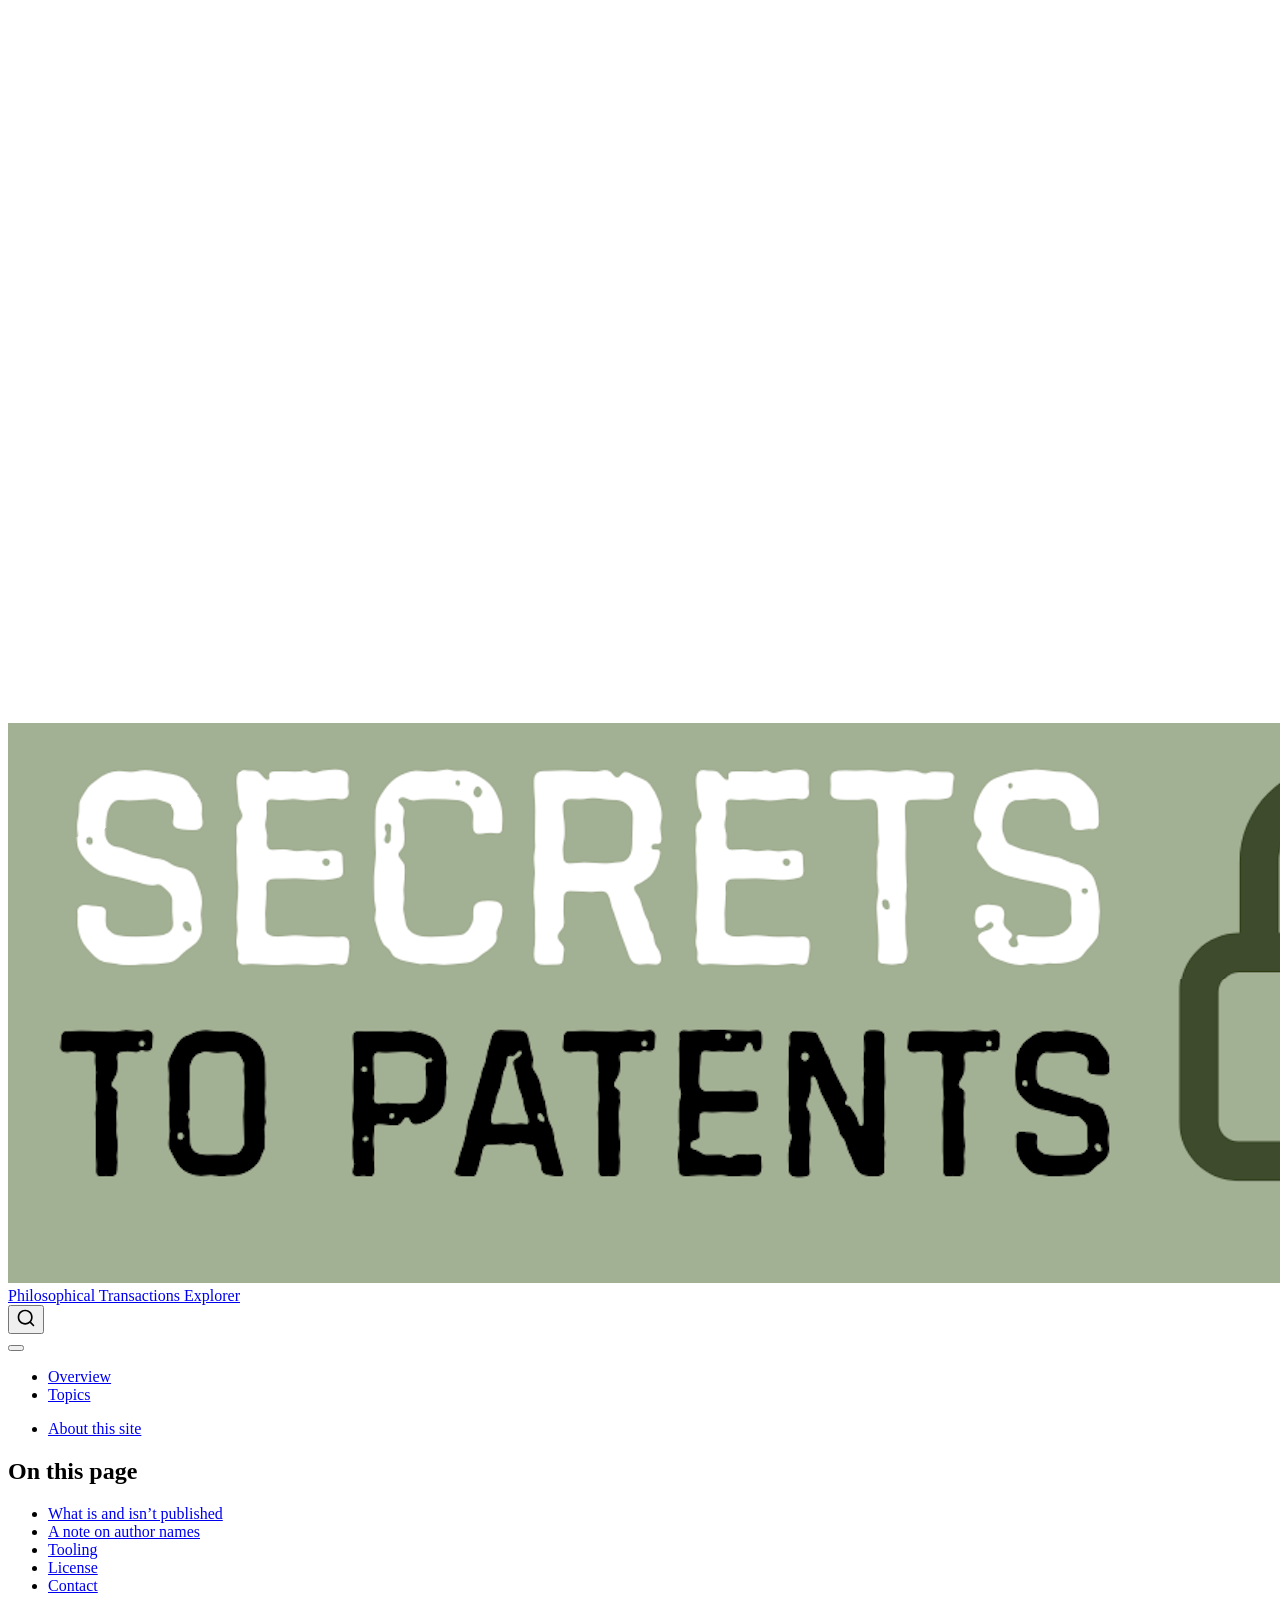
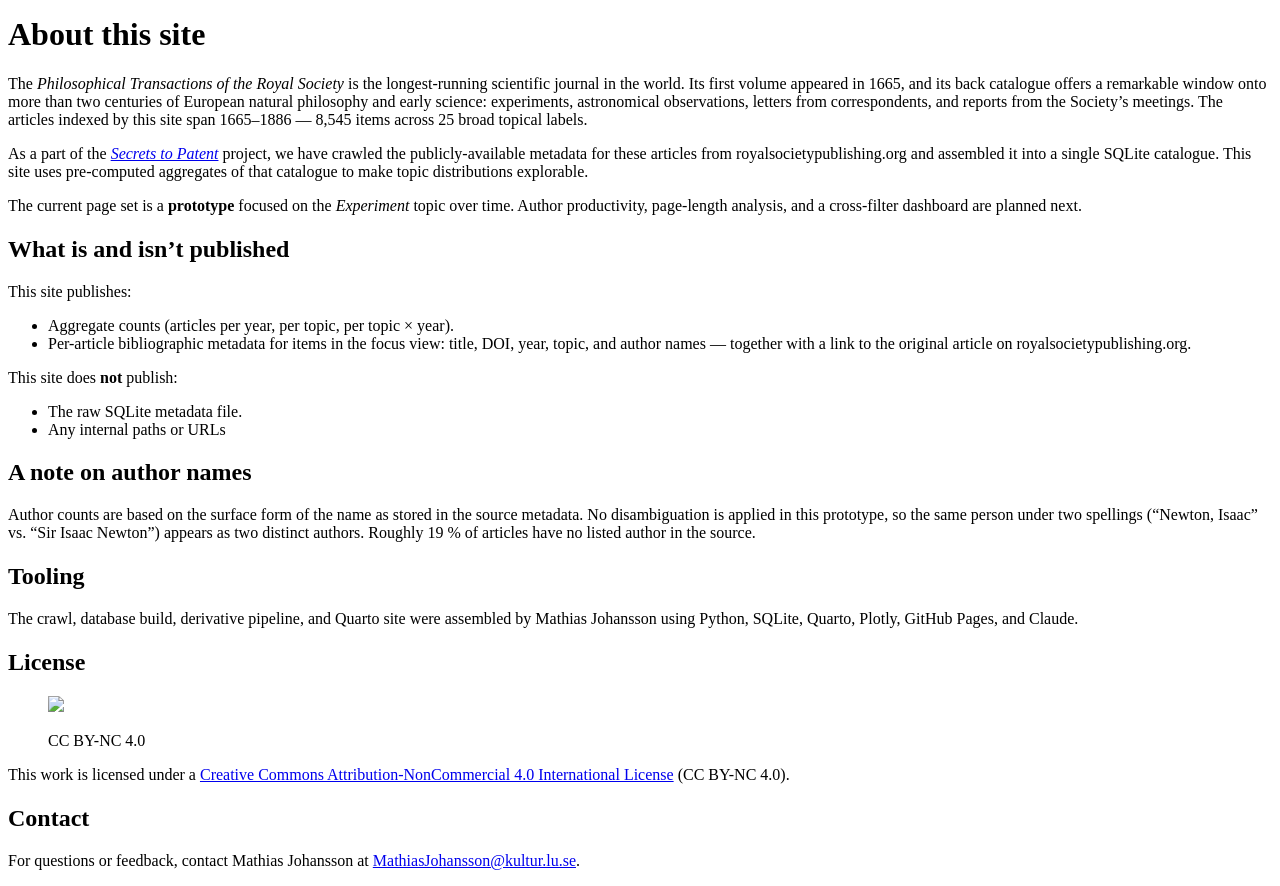
==== about.html @ 252b77ef "Built site for gh-pages" ====
<!DOCTYPE html>
<html xmlns="http://www.w3.org/1999/xhtml" lang="en" xml:lang="en"><head>

<meta charset="utf-8">
<meta name="generator" content="quarto-1.7.33">

<meta name="viewport" content="width=device-width, initial-scale=1.0, user-scalable=yes">


<title>About this site – Philosophical Transactions Explorer</title>
<style>
code{white-space: pre-wrap;}
span.smallcaps{font-variant: small-caps;}
div.columns{display: flex; gap: min(4vw, 1.5em);}
div.column{flex: auto; overflow-x: auto;}
div.hanging-indent{margin-left: 1.5em; text-indent: -1.5em;}
ul.task-list{list-style: none;}
ul.task-list li input[type="checkbox"] {
  width: 0.8em;
  margin: 0 0.8em 0.2em -1em; /* quarto-specific, see https://github.com/quarto-dev/quarto-cli/issues/4556 */ 
  vertical-align: middle;
}
</style>


<script src="site_libs/quarto-nav/quarto-nav.js"></script>
<script src="site_libs/quarto-nav/headroom.min.js"></script>
<script src="site_libs/clipboard/clipboard.min.js"></script>
<script src="site_libs/quarto-search/autocomplete.umd.js"></script>
<script src="site_libs/quarto-search/fuse.min.js"></script>
<script src="site_libs/quarto-search/quarto-search.js"></script>
<meta name="quarto:offset" content="./">
<script src="site_libs/quarto-html/quarto.js" type="module"></script>
<script src="site_libs/quarto-html/tabsets/tabsets.js" type="module"></script>
<script src="site_libs/quarto-html/popper.min.js"></script>
<script src="site_libs/quarto-html/tippy.umd.min.js"></script>
<script src="site_libs/quarto-html/anchor.min.js"></script>
<link href="site_libs/quarto-html/tippy.css" rel="stylesheet">
<link href="site_libs/quarto-html/quarto-syntax-highlighting-ea385d0e468b0dd5ea5bf0780b1290d9.css" rel="stylesheet" id="quarto-text-highlighting-styles">
<script src="site_libs/bootstrap/bootstrap.min.js"></script>
<link href="site_libs/bootstrap/bootstrap-icons.css" rel="stylesheet">
<link href="site_libs/bootstrap/bootstrap-c1fac2584b48ed01fb6e278e36375074.min.css" rel="stylesheet" append-hash="true" id="quarto-bootstrap" data-mode="light">
<script id="quarto-search-options" type="application/json">{
  "location": "navbar",
  "copy-button": false,
  "collapse-after": 3,
  "panel-placement": "end",
  "type": "overlay",
  "limit": 50,
  "keyboard-shortcut": [
    "f",
    "/",
    "s"
  ],
  "show-item-context": false,
  "language": {
    "search-no-results-text": "No results",
    "search-matching-documents-text": "matching documents",
    "search-copy-link-title": "Copy link to search",
    "search-hide-matches-text": "Hide additional matches",
    "search-more-match-text": "more match in this document",
    "search-more-matches-text": "more matches in this document",
    "search-clear-button-title": "Clear",
    "search-text-placeholder": "",
    "search-detached-cancel-button-title": "Cancel",
    "search-submit-button-title": "Submit",
    "search-label": "Search"
  }
}</script>


</head>

<body class="nav-fixed quarto-light">

<div id="quarto-search-results"></div>
  <header id="quarto-header" class="headroom fixed-top">
    <nav class="navbar navbar-expand-lg " data-bs-theme="dark">
      <div class="navbar-container container-fluid">
      <div class="navbar-brand-container mx-auto">
    <a href="https://secretstopatents.org/" class="navbar-brand navbar-brand-logo">
    <img src="./assets/SecToPat-logo.png" alt="" class="navbar-logo">
    </a>
    <a class="navbar-brand" href="https://secretstopatents.org/">
    <span class="navbar-title">Philosophical Transactions Explorer</span>
    </a>
  </div>
            <div id="quarto-search" class="" title="Search"></div>
          <button class="navbar-toggler" type="button" data-bs-toggle="collapse" data-bs-target="#navbarCollapse" aria-controls="navbarCollapse" role="menu" aria-expanded="false" aria-label="Toggle navigation" onclick="if (window.quartoToggleHeadroom) { window.quartoToggleHeadroom(); }">
  <span class="navbar-toggler-icon"></span>
</button>
          <div class="collapse navbar-collapse" id="navbarCollapse">
            <ul class="navbar-nav navbar-nav-scroll me-auto">
  <li class="nav-item">
    <a class="nav-link" href="./index.html"> 
<span class="menu-text">Overview</span></a>
  </li>  
  <li class="nav-item">
    <a class="nav-link" href="./topics.html"> 
<span class="menu-text">Topics</span></a>
  </li>  
</ul>
            <ul class="navbar-nav navbar-nav-scroll ms-auto">
  <li class="nav-item">
    <a class="nav-link active" href="./about.html" aria-current="page"> 
<span class="menu-text">About this site</span></a>
  </li>  
</ul>
          </div> <!-- /navcollapse -->
            <div class="quarto-navbar-tools">
</div>
      </div> <!-- /container-fluid -->
    </nav>
</header>
<!-- content -->
<div id="quarto-content" class="quarto-container page-columns page-rows-contents page-layout-article page-navbar">
<!-- sidebar -->
<!-- margin-sidebar -->
    <div id="quarto-margin-sidebar" class="sidebar margin-sidebar">
        <nav id="TOC" role="doc-toc" class="toc-active">
    <h2 id="toc-title">On this page</h2>
   
  <ul>
  <li><a href="#what-is-and-isnt-published" id="toc-what-is-and-isnt-published" class="nav-link active" data-scroll-target="#what-is-and-isnt-published">What is and isn’t published</a></li>
  <li><a href="#a-note-on-author-names" id="toc-a-note-on-author-names" class="nav-link" data-scroll-target="#a-note-on-author-names">A note on author names</a></li>
  <li><a href="#tooling" id="toc-tooling" class="nav-link" data-scroll-target="#tooling">Tooling</a></li>
  <li><a href="#license" id="toc-license" class="nav-link" data-scroll-target="#license">License</a></li>
  <li><a href="#contact" id="toc-contact" class="nav-link" data-scroll-target="#contact">Contact</a></li>
  </ul>
</nav>
    </div>
<!-- main -->
<main class="content" id="quarto-document-content">

<header id="title-block-header" class="quarto-title-block default">
<div class="quarto-title">
<h1 class="title">About this site</h1>
</div>



<div class="quarto-title-meta">

    
  
    
  </div>
  


</header>


<p>The <em>Philosophical Transactions of the Royal Society</em> is the longest-running scientific journal in the world. Its first volume appeared in 1665, and its back catalogue offers a remarkable window onto more than two centuries of European natural philosophy and early science: experiments, astronomical observations, letters from correspondents, and reports from the Society’s meetings. The articles indexed by this site span 1665–1886 — 8,545 items across 25 broad topical labels.</p>
<p>As a part of the <a href="https://secretstopatents.org/"><em>Secrets to Patent</em></a> project, we have crawled the publicly-available metadata for these articles from royalsocietypublishing.org and assembled it into a single SQLite catalogue. This site uses pre-computed aggregates of that catalogue to make topic distributions explorable.</p>
<p>The current page set is a <strong>prototype</strong> focused on the <em>Experiment</em> topic over time. Author productivity, page-length analysis, and a cross-filter dashboard are planned next.</p>
<section id="what-is-and-isnt-published" class="level2">
<h2 class="anchored" data-anchor-id="what-is-and-isnt-published">What is and isn’t published</h2>
<p>This site publishes:</p>
<ul>
<li>Aggregate counts (articles per year, per topic, per topic × year).</li>
<li>Per-article bibliographic metadata for items in the focus view: title, DOI, year, topic, and author names — together with a link to the original article on royalsocietypublishing.org.</li>
</ul>
<p>This site does <strong>not</strong> publish:</p>
<ul>
<li>The raw SQLite metadata file.</li>
<li>Any internal paths or URLs</li>
</ul>
</section>
<section id="a-note-on-author-names" class="level2">
<h2 class="anchored" data-anchor-id="a-note-on-author-names">A note on author names</h2>
<p>Author counts are based on the surface form of the name as stored in the source metadata. No disambiguation is applied in this prototype, so the same person under two spellings (“Newton, Isaac” vs.&nbsp;“Sir Isaac Newton”) appears as two distinct authors. Roughly 19 % of articles have no listed author in the source.</p>
</section>
<section id="tooling" class="level2">
<h2 class="anchored" data-anchor-id="tooling">Tooling</h2>
<p>The crawl, database build, derivative pipeline, and Quarto site were assembled by Mathias Johansson using Python, SQLite, Quarto, Plotly, GitHub Pages, and Claude.</p>
</section>
<section id="license" class="level2">
<h2 class="anchored" data-anchor-id="license">License</h2>
<div class="quarto-figure quarto-figure-center">
<figure class="figure">
<p><a href="https://creativecommons.org/licenses/by-nc/4.0/"><img src="https://licensebuttons.net/l/by-nc/4.0/88x31.png" class="img-fluid figure-img"></a></p>
<figcaption>CC BY-NC 4.0</figcaption>
</figure>
</div>
<p>This work is licensed under a <a href="https://creativecommons.org/licenses/by-nc/4.0/">Creative Commons Attribution-NonCommercial 4.0 International License</a> (CC BY-NC 4.0).</p>
</section>
<section id="contact" class="level2">
<h2 class="anchored" data-anchor-id="contact">Contact</h2>
<p>For questions or feedback, contact Mathias Johansson at <a href="mailto:MathiasJohansson@kultur.lu.se">MathiasJohansson@kultur.lu.se</a>.</p>


</section>

</main> <!-- /main -->
<script id="quarto-html-after-body" type="application/javascript">
  window.document.addEventListener("DOMContentLoaded", function (event) {
    const icon = "";
    const anchorJS = new window.AnchorJS();
    anchorJS.options = {
      placement: 'right',
      icon: icon
    };
    anchorJS.add('.anchored');
    const isCodeAnnotation = (el) => {
      for (const clz of el.classList) {
        if (clz.startsWith('code-annotation-')) {                     
          return true;
        }
      }
      return false;
    }
    const onCopySuccess = function(e) {
      // button target
      const button = e.trigger;
      // don't keep focus
      button.blur();
      // flash "checked"
      button.classList.add('code-copy-button-checked');
      var currentTitle = button.getAttribute("title");
      button.setAttribute("title", "Copied!");
      let tooltip;
      if (window.bootstrap) {
        button.setAttribute("data-bs-toggle", "tooltip");
        button.setAttribute("data-bs-placement", "left");
        button.setAttribute("data-bs-title", "Copied!");
        tooltip = new bootstrap.Tooltip(button, 
          { trigger: "manual", 
            customClass: "code-copy-button-tooltip",
            offset: [0, -8]});
        tooltip.show();    
      }
      setTimeout(function() {
        if (tooltip) {
          tooltip.hide();
          button.removeAttribute("data-bs-title");
          button.removeAttribute("data-bs-toggle");
          button.removeAttribute("data-bs-placement");
        }
        button.setAttribute("title", currentTitle);
        button.classList.remove('code-copy-button-checked');
      }, 1000);
      // clear code selection
      e.clearSelection();
    }
    const getTextToCopy = function(trigger) {
        const codeEl = trigger.previousElementSibling.cloneNode(true);
        for (const childEl of codeEl.children) {
          if (isCodeAnnotation(childEl)) {
            childEl.remove();
          }
        }
        return codeEl.innerText;
    }
    const clipboard = new window.ClipboardJS('.code-copy-button:not([data-in-quarto-modal])', {
      text: getTextToCopy
    });
    clipboard.on('success', onCopySuccess);
    if (window.document.getElementById('quarto-embedded-source-code-modal')) {
      const clipboardModal = new window.ClipboardJS('.code-copy-button[data-in-quarto-modal]', {
        text: getTextToCopy,
        container: window.document.getElementById('quarto-embedded-source-code-modal')
      });
      clipboardModal.on('success', onCopySuccess);
    }
      var localhostRegex = new RegExp(/^(?:http|https):\/\/localhost\:?[0-9]*\//);
      var mailtoRegex = new RegExp(/^mailto:/);
        var filterRegex = new RegExp("https:\/\/DigitalHistory-Lund\.github\.io\/SecToPat-PhilTransExplorer\/");
      var isInternal = (href) => {
          return filterRegex.test(href) || localhostRegex.test(href) || mailtoRegex.test(href);
      }
      // Inspect non-navigation links and adorn them if external
     var links = window.document.querySelectorAll('a[href]:not(.nav-link):not(.navbar-brand):not(.toc-action):not(.sidebar-link):not(.sidebar-item-toggle):not(.pagination-link):not(.no-external):not([aria-hidden]):not(.dropdown-item):not(.quarto-navigation-tool):not(.about-link)');
      for (var i=0; i<links.length; i++) {
        const link = links[i];
        if (!isInternal(link.href)) {
          // undo the damage that might have been done by quarto-nav.js in the case of
          // links that we want to consider external
          if (link.dataset.originalHref !== undefined) {
            link.href = link.dataset.originalHref;
          }
        }
      }
    function tippyHover(el, contentFn, onTriggerFn, onUntriggerFn) {
      const config = {
        allowHTML: true,
        maxWidth: 500,
        delay: 100,
        arrow: false,
        appendTo: function(el) {
            return el.parentElement;
        },
        interactive: true,
        interactiveBorder: 10,
        theme: 'quarto',
        placement: 'bottom-start',
      };
      if (contentFn) {
        config.content = contentFn;
      }
      if (onTriggerFn) {
        config.onTrigger = onTriggerFn;
      }
      if (onUntriggerFn) {
        config.onUntrigger = onUntriggerFn;
      }
      window.tippy(el, config); 
    }
    const noterefs = window.document.querySelectorAll('a[role="doc-noteref"]');
    for (var i=0; i<noterefs.length; i++) {
      const ref = noterefs[i];
      tippyHover(ref, function() {
        // use id or data attribute instead here
        let href = ref.getAttribute('data-footnote-href') || ref.getAttribute('href');
        try { href = new URL(href).hash; } catch {}
        const id = href.replace(/^#\/?/, "");
        const note = window.document.getElementById(id);
        if (note) {
          return note.innerHTML;
        } else {
          return "";
        }
      });
    }
    const xrefs = window.document.querySelectorAll('a.quarto-xref');
    const processXRef = (id, note) => {
      // Strip column container classes
      const stripColumnClz = (el) => {
        el.classList.remove("page-full", "page-columns");
        if (el.children) {
          for (const child of el.children) {
            stripColumnClz(child);
          }
        }
      }
      stripColumnClz(note)
      if (id === null || id.startsWith('sec-')) {
        // Special case sections, only their first couple elements
        const container = document.createElement("div");
        if (note.children && note.children.length > 2) {
          container.appendChild(note.children[0].cloneNode(true));
          for (let i = 1; i < note.children.length; i++) {
            const child = note.children[i];
            if (child.tagName === "P" && child.innerText === "") {
              continue;
            } else {
              container.appendChild(child.cloneNode(true));
              break;
            }
          }
          if (window.Quarto?.typesetMath) {
            window.Quarto.typesetMath(container);
          }
          return container.innerHTML
        } else {
          if (window.Quarto?.typesetMath) {
            window.Quarto.typesetMath(note);
          }
          return note.innerHTML;
        }
      } else {
        // Remove any anchor links if they are present
        const anchorLink = note.querySelector('a.anchorjs-link');
        if (anchorLink) {
          anchorLink.remove();
        }
        if (window.Quarto?.typesetMath) {
          window.Quarto.typesetMath(note);
        }
        if (note.classList.contains("callout")) {
          return note.outerHTML;
        } else {
          return note.innerHTML;
        }
      }
    }
    for (var i=0; i<xrefs.length; i++) {
      const xref = xrefs[i];
      tippyHover(xref, undefined, function(instance) {
        instance.disable();
        let url = xref.getAttribute('href');
        let hash = undefined; 
        if (url.startsWith('#')) {
          hash = url;
        } else {
          try { hash = new URL(url).hash; } catch {}
        }
        if (hash) {
          const id = hash.replace(/^#\/?/, "");
          const note = window.document.getElementById(id);
          if (note !== null) {
            try {
              const html = processXRef(id, note.cloneNode(true));
              instance.setContent(html);
            } finally {
              instance.enable();
              instance.show();
            }
          } else {
            // See if we can fetch this
            fetch(url.split('#')[0])
            .then(res => res.text())
            .then(html => {
              const parser = new DOMParser();
              const htmlDoc = parser.parseFromString(html, "text/html");
              const note = htmlDoc.getElementById(id);
              if (note !== null) {
                const html = processXRef(id, note);
                instance.setContent(html);
              } 
            }).finally(() => {
              instance.enable();
              instance.show();
            });
          }
        } else {
          // See if we can fetch a full url (with no hash to target)
          // This is a special case and we should probably do some content thinning / targeting
          fetch(url)
          .then(res => res.text())
          .then(html => {
            const parser = new DOMParser();
            const htmlDoc = parser.parseFromString(html, "text/html");
            const note = htmlDoc.querySelector('main.content');
            if (note !== null) {
              // This should only happen for chapter cross references
              // (since there is no id in the URL)
              // remove the first header
              if (note.children.length > 0 && note.children[0].tagName === "HEADER") {
                note.children[0].remove();
              }
              const html = processXRef(null, note);
              instance.setContent(html);
            } 
          }).finally(() => {
            instance.enable();
            instance.show();
          });
        }
      }, function(instance) {
      });
    }
        let selectedAnnoteEl;
        const selectorForAnnotation = ( cell, annotation) => {
          let cellAttr = 'data-code-cell="' + cell + '"';
          let lineAttr = 'data-code-annotation="' +  annotation + '"';
          const selector = 'span[' + cellAttr + '][' + lineAttr + ']';
          return selector;
        }
        const selectCodeLines = (annoteEl) => {
          const doc = window.document;
          const targetCell = annoteEl.getAttribute("data-target-cell");
          const targetAnnotation = annoteEl.getAttribute("data-target-annotation");
          const annoteSpan = window.document.querySelector(selectorForAnnotation(targetCell, targetAnnotation));
          const lines = annoteSpan.getAttribute("data-code-lines").split(",");
          const lineIds = lines.map((line) => {
            return targetCell + "-" + line;
          })
          let top = null;
          let height = null;
          let parent = null;
          if (lineIds.length > 0) {
              //compute the position of the single el (top and bottom and make a div)
              const el = window.document.getElementById(lineIds[0]);
              top = el.offsetTop;
              height = el.offsetHeight;
              parent = el.parentElement.parentElement;
            if (lineIds.length > 1) {
              const lastEl = window.document.getElementById(lineIds[lineIds.length - 1]);
              const bottom = lastEl.offsetTop + lastEl.offsetHeight;
              height = bottom - top;
            }
            if (top !== null && height !== null && parent !== null) {
              // cook up a div (if necessary) and position it 
              let div = window.document.getElementById("code-annotation-line-highlight");
              if (div === null) {
                div = window.document.createElement("div");
                div.setAttribute("id", "code-annotation-line-highlight");
                div.style.position = 'absolute';
                parent.appendChild(div);
              }
              div.style.top = top - 2 + "px";
              div.style.height = height + 4 + "px";
              div.style.left = 0;
              let gutterDiv = window.document.getElementById("code-annotation-line-highlight-gutter");
              if (gutterDiv === null) {
                gutterDiv = window.document.createElement("div");
                gutterDiv.setAttribute("id", "code-annotation-line-highlight-gutter");
                gutterDiv.style.position = 'absolute';
                const codeCell = window.document.getElementById(targetCell);
                const gutter = codeCell.querySelector('.code-annotation-gutter');
                gutter.appendChild(gutterDiv);
              }
              gutterDiv.style.top = top - 2 + "px";
              gutterDiv.style.height = height + 4 + "px";
            }
            selectedAnnoteEl = annoteEl;
          }
        };
        const unselectCodeLines = () => {
          const elementsIds = ["code-annotation-line-highlight", "code-annotation-line-highlight-gutter"];
          elementsIds.forEach((elId) => {
            const div = window.document.getElementById(elId);
            if (div) {
              div.remove();
            }
          });
          selectedAnnoteEl = undefined;
        };
          // Handle positioning of the toggle
      window.addEventListener(
        "resize",
        throttle(() => {
          elRect = undefined;
          if (selectedAnnoteEl) {
            selectCodeLines(selectedAnnoteEl);
          }
        }, 10)
      );
      function throttle(fn, ms) {
      let throttle = false;
      let timer;
        return (...args) => {
          if(!throttle) { // first call gets through
              fn.apply(this, args);
              throttle = true;
          } else { // all the others get throttled
              if(timer) clearTimeout(timer); // cancel #2
              timer = setTimeout(() => {
                fn.apply(this, args);
                timer = throttle = false;
              }, ms);
          }
        };
      }
        // Attach click handler to the DT
        const annoteDls = window.document.querySelectorAll('dt[data-target-cell]');
        for (const annoteDlNode of annoteDls) {
          annoteDlNode.addEventListener('click', (event) => {
            const clickedEl = event.target;
            if (clickedEl !== selectedAnnoteEl) {
              unselectCodeLines();
              const activeEl = window.document.querySelector('dt[data-target-cell].code-annotation-active');
              if (activeEl) {
                activeEl.classList.remove('code-annotation-active');
              }
              selectCodeLines(clickedEl);
              clickedEl.classList.add('code-annotation-active');
            } else {
              // Unselect the line
              unselectCodeLines();
              clickedEl.classList.remove('code-annotation-active');
            }
          });
        }
    const findCites = (el) => {
      const parentEl = el.parentElement;
      if (parentEl) {
        const cites = parentEl.dataset.cites;
        if (cites) {
          return {
            el,
            cites: cites.split(' ')
          };
        } else {
          return findCites(el.parentElement)
        }
      } else {
        return undefined;
      }
    };
    var bibliorefs = window.document.querySelectorAll('a[role="doc-biblioref"]');
    for (var i=0; i<bibliorefs.length; i++) {
      const ref = bibliorefs[i];
      const citeInfo = findCites(ref);
      if (citeInfo) {
        tippyHover(citeInfo.el, function() {
          var popup = window.document.createElement('div');
          citeInfo.cites.forEach(function(cite) {
            var citeDiv = window.document.createElement('div');
            citeDiv.classList.add('hanging-indent');
            citeDiv.classList.add('csl-entry');
            var biblioDiv = window.document.getElementById('ref-' + cite);
            if (biblioDiv) {
              citeDiv.innerHTML = biblioDiv.innerHTML;
            }
            popup.appendChild(citeDiv);
          });
          return popup.innerHTML;
        });
      }
    }
  });
  </script>
</div> <!-- /content -->




</body></html>
---- site_libs/quarto-html/tippy.css ----
.tippy-box[data-animation=fade][data-state=hidden]{opacity:0}[data-tippy-root]{max-width:calc(100vw - 10px)}.tippy-box{position:relative;background-color:#333;color:#fff;border-radius:4px;font-size:14px;line-height:1.4;white-space:normal;outline:0;transition-property:transform,visibility,opacity}.tippy-box[data-placement^=top]>.tippy-arrow{bottom:0}.tippy-box[data-placement^=top]>.tippy-arrow:before{bottom:-7px;left:0;border-width:8px 8px 0;border-top-color:initial;transform-origin:center top}.tippy-box[data-placement^=bottom]>.tippy-arrow{top:0}.tippy-box[data-placement^=bottom]>.tippy-arrow:before{top:-7px;left:0;border-width:0 8px 8px;border-bottom-color:initial;transform-origin:center bottom}.tippy-box[data-placement^=left]>.tippy-arrow{right:0}.tippy-box[data-placement^=left]>.tippy-arrow:before{border-width:8px 0 8px 8px;border-left-color:initial;right:-7px;transform-origin:center left}.tippy-box[data-placement^=right]>.tippy-arrow{left:0}.tippy-box[data-placement^=right]>.tippy-arrow:before{left:-7px;border-width:8px 8px 8px 0;border-right-color:initial;transform-origin:center right}.tippy-box[data-inertia][data-state=visible]{transition-timing-function:cubic-bezier(.54,1.5,.38,1.11)}.tippy-arrow{width:16px;height:16px;color:#333}.tippy-arrow:before{content:"";position:absolute;border-color:transparent;border-style:solid}.tippy-content{position:relative;padding:5px 9px;z-index:1}
---- site_libs/quarto-html/quarto-syntax-highlighting-ea385d0e468b0dd5ea5bf0780b1290d9.css ----
/* quarto syntax highlight colors */
:root {
  --quarto-hl-ot-color: #003B4F;
  --quarto-hl-at-color: #657422;
  --quarto-hl-ss-color: #20794D;
  --quarto-hl-an-color: #5E5E5E;
  --quarto-hl-fu-color: #4758AB;
  --quarto-hl-st-color: #20794D;
  --quarto-hl-cf-color: #003B4F;
  --quarto-hl-op-color: #5E5E5E;
  --quarto-hl-er-color: #AD0000;
  --quarto-hl-bn-color: #AD0000;
  --quarto-hl-al-color: #AD0000;
  --quarto-hl-va-color: #111111;
  --quarto-hl-bu-color: inherit;
  --quarto-hl-ex-color: inherit;
  --quarto-hl-pp-color: #AD0000;
  --quarto-hl-in-color: #5E5E5E;
  --quarto-hl-vs-color: #20794D;
  --quarto-hl-wa-color: #5E5E5E;
  --quarto-hl-do-color: #5E5E5E;
  --quarto-hl-im-color: #00769E;
  --quarto-hl-ch-color: #20794D;
  --quarto-hl-dt-color: #AD0000;
  --quarto-hl-fl-color: #AD0000;
  --quarto-hl-co-color: #5E5E5E;
  --quarto-hl-cv-color: #5E5E5E;
  --quarto-hl-cn-color: #8f5902;
  --quarto-hl-sc-color: #5E5E5E;
  --quarto-hl-dv-color: #AD0000;
  --quarto-hl-kw-color: #003B4F;
}

/* other quarto variables */
:root {
  --quarto-font-monospace: SFMono-Regular, Menlo, Monaco, Consolas, "Liberation Mono", "Courier New", monospace;
}

/* syntax highlight based on Pandoc's rules */
pre > code.sourceCode > span {
  color: #003B4F;
}

code.sourceCode > span {
  color: #003B4F;
}

div.sourceCode,
div.sourceCode pre.sourceCode {
  color: #003B4F;
}

/* Normal */
code span {
  color: #003B4F;
}

/* Alert */
code span.al {
  color: #AD0000;
  font-style: inherit;
}

/* Annotation */
code span.an {
  color: #5E5E5E;
  font-style: inherit;
}

/* Attribute */
code span.at {
  color: #657422;
  font-style: inherit;
}

/* BaseN */
code span.bn {
  color: #AD0000;
  font-style: inherit;
}

/* BuiltIn */
code span.bu {
  font-style: inherit;
}

/* ControlFlow */
code span.cf {
  color: #003B4F;
  font-weight: bold;
  font-style: inherit;
}

/* Char */
code span.ch {
  color: #20794D;
  font-style: inherit;
}

/* Constant */
code span.cn {
  color: #8f5902;
  font-style: inherit;
}

/* Comment */
code span.co {
  color: #5E5E5E;
  font-style: inherit;
}

/* CommentVar */
code span.cv {
  color: #5E5E5E;
  font-style: italic;
}

/* Documentation */
code span.do {
  color: #5E5E5E;
  font-style: italic;
}

/* DataType */
code span.dt {
  color: #AD0000;
  font-style: inherit;
}

/* DecVal */
code span.dv {
  color: #AD0000;
  font-style: inherit;
}

/* Error */
code span.er {
  color: #AD0000;
  font-style: inherit;
}

/* Extension */
code span.ex {
  font-style: inherit;
}

/* Float */
code span.fl {
  color: #AD0000;
  font-style: inherit;
}

/* Function */
code span.fu {
  color: #4758AB;
  font-style: inherit;
}

/* Import */
code span.im {
  color: #00769E;
  font-style: inherit;
}

/* Information */
code span.in {
  color: #5E5E5E;
  font-style: inherit;
}

/* Keyword */
code span.kw {
  color: #003B4F;
  font-weight: bold;
  font-style: inherit;
}

/* Operator */
code span.op {
  color: #5E5E5E;
  font-style: inherit;
}

/* Other */
code span.ot {
  color: #003B4F;
  font-style: inherit;
}

/* Preprocessor */
code span.pp {
  color: #AD0000;
  font-style: inherit;
}

/* SpecialChar */
code span.sc {
  color: #5E5E5E;
  font-style: inherit;
}

/* SpecialString */
code span.ss {
  color: #20794D;
  font-style: inherit;
}

/* String */
code span.st {
  color: #20794D;
  font-style: inherit;
}

/* Variable */
code span.va {
  color: #111111;
  font-style: inherit;
}

/* VerbatimString */
code span.vs {
  color: #20794D;
  font-style: inherit;
}

/* Warning */
code span.wa {
  color: #5E5E5E;
  font-style: italic;
}

.prevent-inlining {
  content: "</";
}

/*# sourceMappingURL=538754cbb4183396a2435bcb80637e05.css.map */
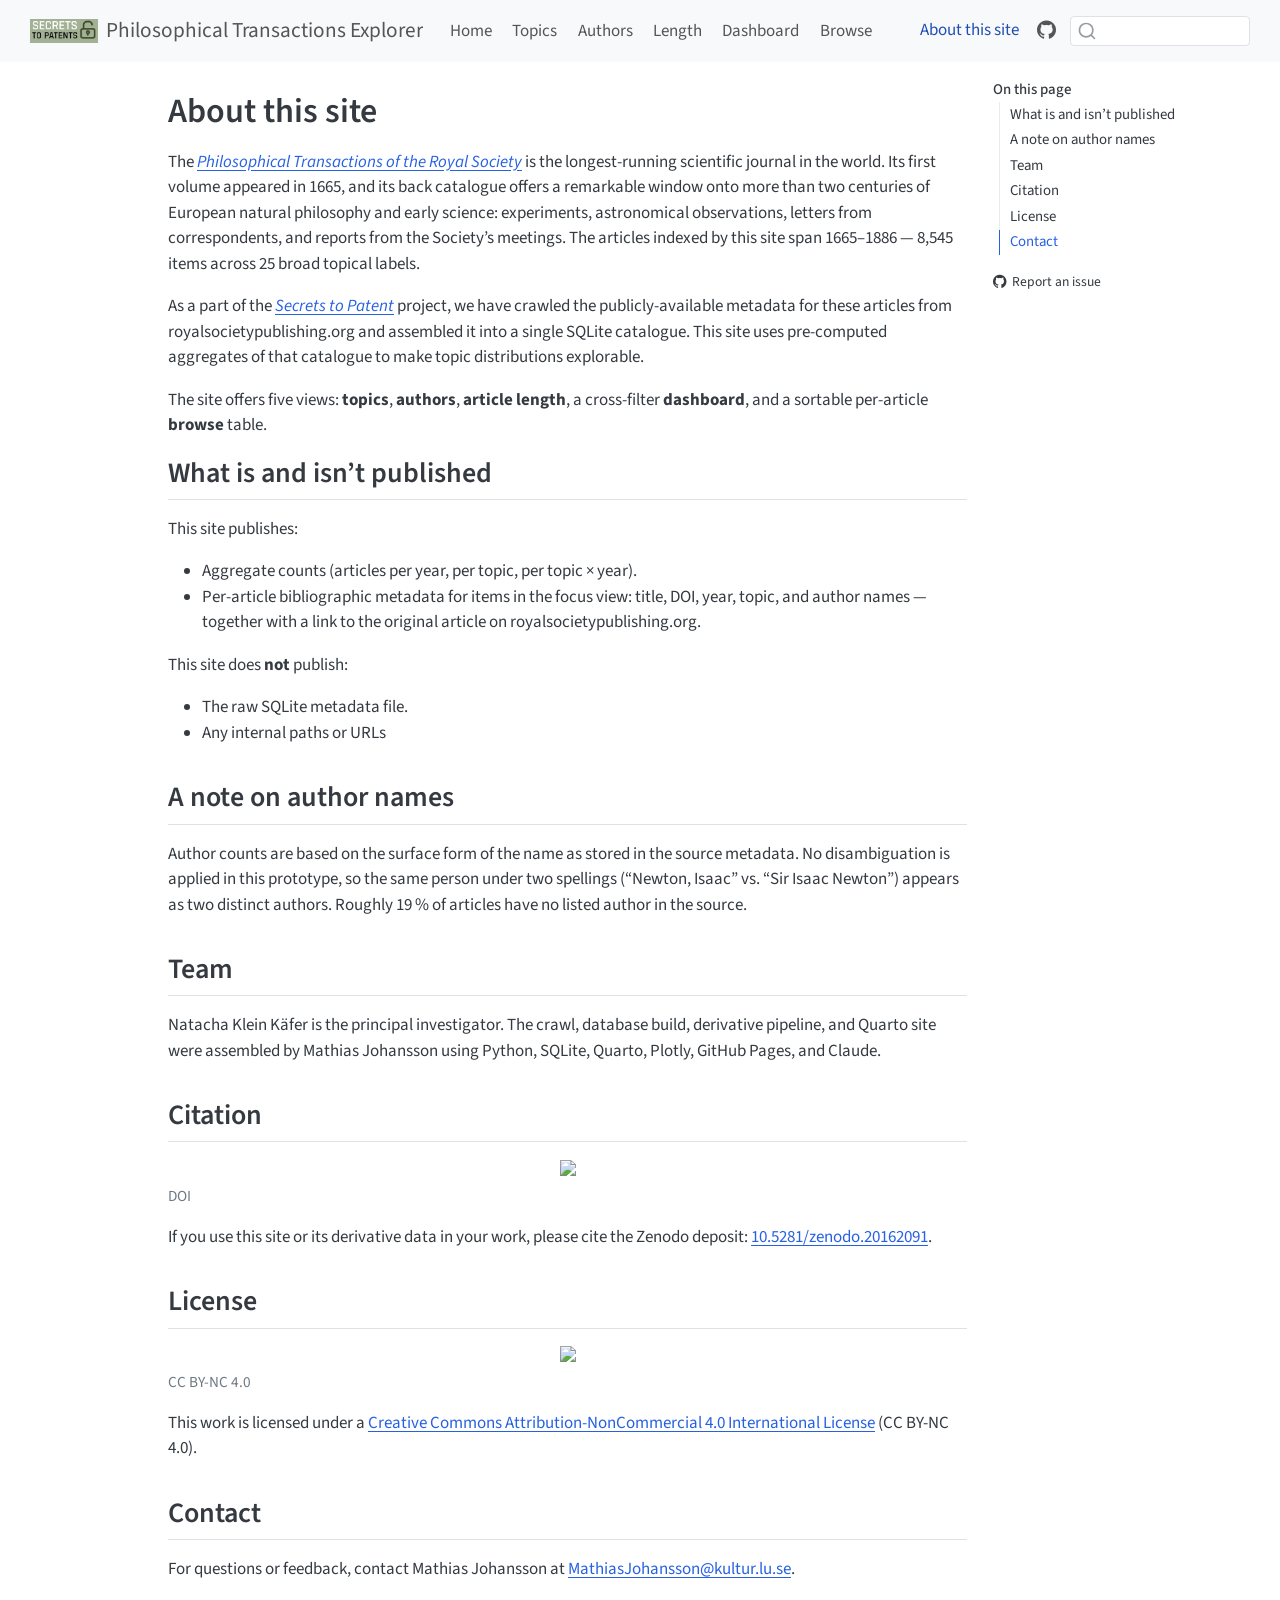
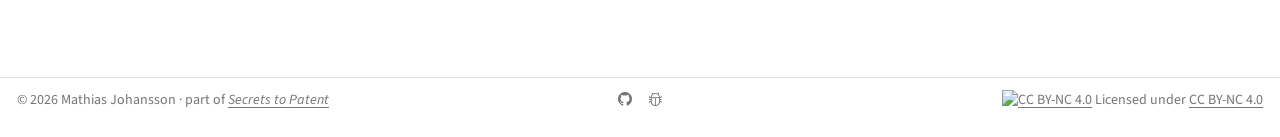
==== commit 23089a2d: "Built site for gh-pages" ====
--- a/about.html
+++ b/about.html
@@ -39,20 +39,19 @@
 <link href="site_libs/quarto-html/quarto-syntax-highlighting-ea385d0e468b0dd5ea5bf0780b1290d9.css" rel="stylesheet" id="quarto-text-highlighting-styles">
 <script src="site_libs/bootstrap/bootstrap.min.js"></script>
 <link href="site_libs/bootstrap/bootstrap-icons.css" rel="stylesheet">
-<link href="site_libs/bootstrap/bootstrap-c1fac2584b48ed01fb6e278e36375074.min.css" rel="stylesheet" append-hash="true" id="quarto-bootstrap" data-mode="light">
+<link href="site_libs/bootstrap/bootstrap-41e0ff560f2b951fdd800b8836ec4c58.min.css" rel="stylesheet" append-hash="true" id="quarto-bootstrap" data-mode="light">
 <script id="quarto-search-options" type="application/json">{
   "location": "navbar",
   "copy-button": false,
   "collapse-after": 3,
   "panel-placement": "end",
-  "type": "overlay",
+  "type": "textbox",
   "limit": 50,
   "keyboard-shortcut": [
     "f",
     "/",
     "s"
   ],
-  "show-item-context": false,
   "language": {
     "search-no-results-text": "No results",
     "search-matching-documents-text": "matching documents",
@@ -93,17 +92,38 @@
             <ul class="navbar-nav navbar-nav-scroll me-auto">
   <li class="nav-item">
     <a class="nav-link" href="./index.html"> 
-<span class="menu-text">Overview</span></a>
+<span class="menu-text">Home</span></a>
   </li>  
   <li class="nav-item">
     <a class="nav-link" href="./topics.html"> 
 <span class="menu-text">Topics</span></a>
+  </li>  
+  <li class="nav-item">
+    <a class="nav-link" href="./authors.html"> 
+<span class="menu-text">Authors</span></a>
+  </li>  
+  <li class="nav-item">
+    <a class="nav-link" href="./length.html"> 
+<span class="menu-text">Length</span></a>
+  </li>  
+  <li class="nav-item">
+    <a class="nav-link" href="./dashboard.html"> 
+<span class="menu-text">Dashboard</span></a>
+  </li>  
+  <li class="nav-item">
+    <a class="nav-link" href="./browse.html"> 
+<span class="menu-text">Browse</span></a>
   </li>  
 </ul>
             <ul class="navbar-nav navbar-nav-scroll ms-auto">
   <li class="nav-item">
     <a class="nav-link active" href="./about.html" aria-current="page"> 
 <span class="menu-text">About this site</span></a>
+  </li>  
+  <li class="nav-item compact">
+    <a class="nav-link" href="https://github.com/DigitalHistory-Lund/SecToPat-PhilTransExplorer"> <i class="bi bi-github" role="img" aria-label="Source on GitHub">
+</i> 
+<span class="menu-text"></span></a>
   </li>  
 </ul>
           </div> <!-- /navcollapse -->
@@ -123,11 +143,12 @@
   <ul>
   <li><a href="#what-is-and-isnt-published" id="toc-what-is-and-isnt-published" class="nav-link active" data-scroll-target="#what-is-and-isnt-published">What is and isn’t published</a></li>
   <li><a href="#a-note-on-author-names" id="toc-a-note-on-author-names" class="nav-link" data-scroll-target="#a-note-on-author-names">A note on author names</a></li>
-  <li><a href="#tooling" id="toc-tooling" class="nav-link" data-scroll-target="#tooling">Tooling</a></li>
+  <li><a href="#team" id="toc-team" class="nav-link" data-scroll-target="#team">Team</a></li>
+  <li><a href="#citation" id="toc-citation" class="nav-link" data-scroll-target="#citation">Citation</a></li>
   <li><a href="#license" id="toc-license" class="nav-link" data-scroll-target="#license">License</a></li>
   <li><a href="#contact" id="toc-contact" class="nav-link" data-scroll-target="#contact">Contact</a></li>
   </ul>
-</nav>
+<div class="toc-actions"><ul><li><a href="https://github.com/DigitalHistory-Lund/SecToPat-PhilTransExplorer/issues/new" class="toc-action"><i class="bi bi-github"></i>Report an issue</a></li></ul></div></nav>
     </div>
 <!-- main -->
 <main class="content" id="quarto-document-content">
@@ -151,9 +172,9 @@
 </header>
 
 
-<p>The <em>Philosophical Transactions of the Royal Society</em> is the longest-running scientific journal in the world. Its first volume appeared in 1665, and its back catalogue offers a remarkable window onto more than two centuries of European natural philosophy and early science: experiments, astronomical observations, letters from correspondents, and reports from the Society’s meetings. The articles indexed by this site span 1665–1886 — 8,545 items across 25 broad topical labels.</p>
+<p>The <a href="https://royalsocietypublishing.org/rstl"><em>Philosophical Transactions of the Royal Society</em></a> is the longest-running scientific journal in the world. Its first volume appeared in 1665, and its back catalogue offers a remarkable window onto more than two centuries of European natural philosophy and early science: experiments, astronomical observations, letters from correspondents, and reports from the Society’s meetings. The articles indexed by this site span 1665–1886 — 8,545 items across 25 broad topical labels.</p>
 <p>As a part of the <a href="https://secretstopatents.org/"><em>Secrets to Patent</em></a> project, we have crawled the publicly-available metadata for these articles from royalsocietypublishing.org and assembled it into a single SQLite catalogue. This site uses pre-computed aggregates of that catalogue to make topic distributions explorable.</p>
-<p>The current page set is a <strong>prototype</strong> focused on the <em>Experiment</em> topic over time. Author productivity, page-length analysis, and a cross-filter dashboard are planned next.</p>
+<p>The site offers five views: <strong>topics</strong>, <strong>authors</strong>, <strong>article length</strong>, a cross-filter <strong>dashboard</strong>, and a sortable per-article <strong>browse</strong> table.</p>
 <section id="what-is-and-isnt-published" class="level2">
 <h2 class="anchored" data-anchor-id="what-is-and-isnt-published">What is and isn’t published</h2>
 <p>This site publishes:</p>
@@ -171,9 +192,19 @@
 <h2 class="anchored" data-anchor-id="a-note-on-author-names">A note on author names</h2>
 <p>Author counts are based on the surface form of the name as stored in the source metadata. No disambiguation is applied in this prototype, so the same person under two spellings (“Newton, Isaac” vs.&nbsp;“Sir Isaac Newton”) appears as two distinct authors. Roughly 19 % of articles have no listed author in the source.</p>
 </section>
-<section id="tooling" class="level2">
-<h2 class="anchored" data-anchor-id="tooling">Tooling</h2>
-<p>The crawl, database build, derivative pipeline, and Quarto site were assembled by Mathias Johansson using Python, SQLite, Quarto, Plotly, GitHub Pages, and Claude.</p>
+<section id="team" class="level2">
+<h2 class="anchored" data-anchor-id="team">Team</h2>
+<p>Natacha Klein Käfer is the principal investigator. The crawl, database build, derivative pipeline, and Quarto site were assembled by Mathias Johansson using Python, SQLite, Quarto, Plotly, GitHub Pages, and Claude.</p>
+</section>
+<section id="citation" class="level2">
+<h2 class="anchored" data-anchor-id="citation">Citation</h2>
+<div class="quarto-figure quarto-figure-center">
+<figure class="figure">
+<p><a href="https://doi.org/10.5281/zenodo.20162091"><img src="https://zenodo.org/badge/DOI/10.5281/zenodo.20162091.svg" class="img-fluid figure-img"></a></p>
+<figcaption>DOI</figcaption>
+</figure>
+</div>
+<p>If you use this site or its derivative data in your work, please cite the Zenodo deposit: <a href="https://doi.org/10.5281/zenodo.20162091">10.5281/zenodo.20162091</a>.</p>
 </section>
 <section id="license" class="level2">
 <h2 class="anchored" data-anchor-id="license">License</h2>
@@ -265,7 +296,7 @@
     }
       var localhostRegex = new RegExp(/^(?:http|https):\/\/localhost\:?[0-9]*\//);
       var mailtoRegex = new RegExp(/^mailto:/);
-        var filterRegex = new RegExp("https:\/\/DigitalHistory-Lund\.github\.io\/SecToPat-PhilTransExplorer\/");
+        var filterRegex = new RegExp("https:\/\/digitalhistory-lund\.github\.io\/SecToPat-PhilTransExplorer\/");
       var isInternal = (href) => {
           return filterRegex.test(href) || localhostRegex.test(href) || mailtoRegex.test(href);
       }
@@ -593,6 +624,32 @@
   });
   </script>
 </div> <!-- /content -->
+<footer class="footer">
+  <div class="nav-footer">
+    <div class="nav-footer-left">
+<p>© 2026 Mathias Johansson · part of <a href="https://secretstopatents.org/"><em>Secrets to Patent</em></a></p>
+</div>   
+    <div class="nav-footer-center">
+      <ul class="footer-items list-unstyled">
+    <li class="nav-item compact">
+    <a class="nav-link" href="https://github.com/DigitalHistory-Lund/SecToPat-PhilTransExplorer">
+      <i class="bi bi-github" role="img" aria-label="Source on GitHub">
+</i> 
+    </a>
+  </li>  
+    <li class="nav-item compact">
+    <a class="nav-link" href="https://github.com/DigitalHistory-Lund/SecToPat-PhilTransExplorer/issues">
+      <i class="bi bi-bug" role="img" aria-label="Report an issue">
+</i> 
+    </a>
+  </li>  
+</ul>
+    <div class="toc-actions d-sm-block d-md-none"><ul><li><a href="https://github.com/DigitalHistory-Lund/SecToPat-PhilTransExplorer/issues/new" class="toc-action"><i class="bi bi-github"></i>Report an issue</a></li></ul></div></div>
+    <div class="nav-footer-right">
+<p><a href="https://creativecommons.org/licenses/by-nc/4.0/"><img src="https://licensebuttons.net/l/by-nc/4.0/80x15.png" class="img-fluid" alt="CC BY-NC 4.0"></a> Licensed under <a href="https://creativecommons.org/licenses/by-nc/4.0/">CC BY-NC 4.0</a></p>
+</div>
+  </div>
+</footer>
 
 
 
